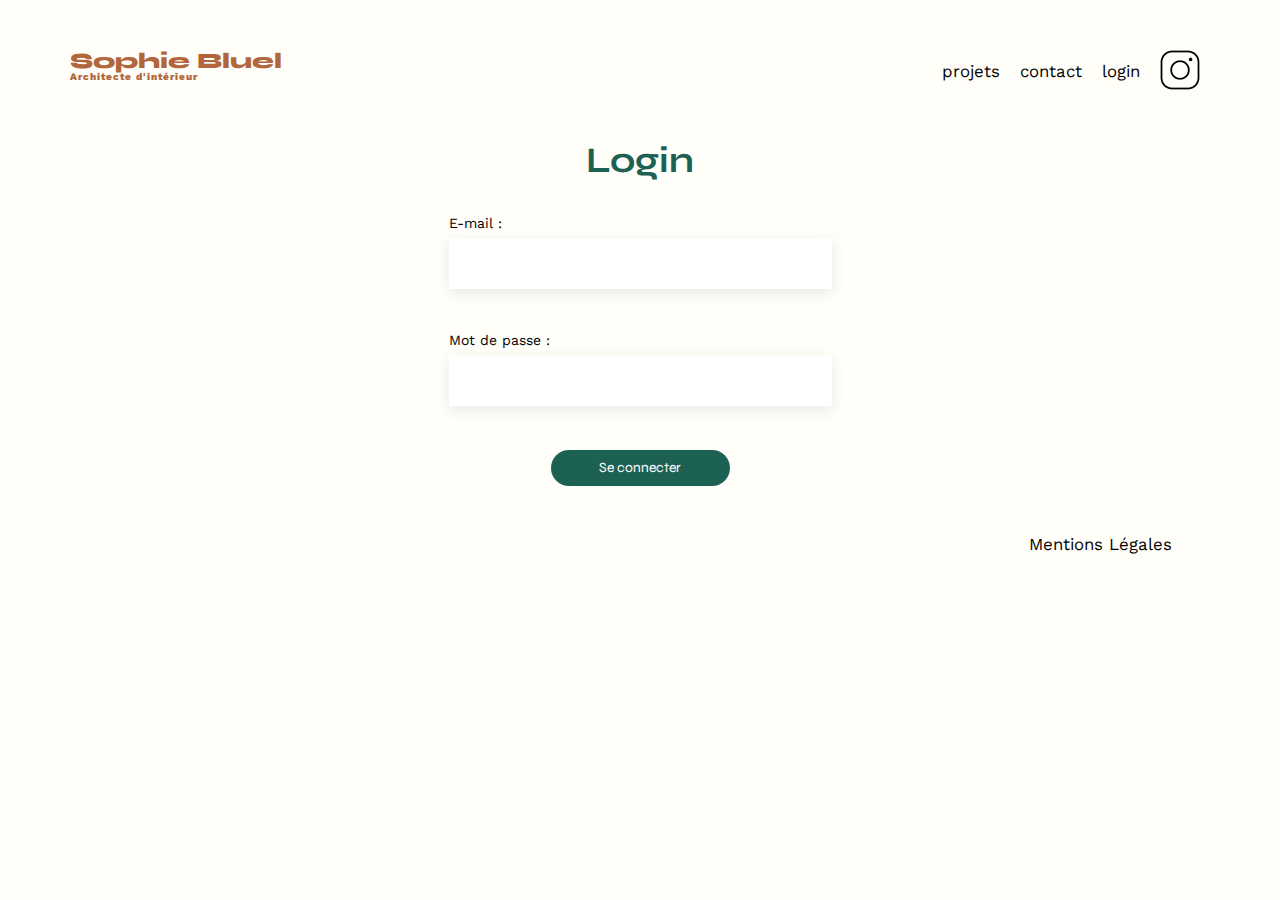
==== FrontEnd/login.html @ 5b2b0a66 "page connexion + avance bouton" ====
<!DOCTYPE html>
<html lang="fr">
<head>
	<meta charset="UTF-8">
	<title>Sophie Bluel - Architecte d'intérieur</title>
	<meta name="viewport" content="width=device-width, initial-scale=1.0">
	<link rel="preconnect" href="https://fonts.googleapis.com">
	<link rel="preconnect" href="https://fonts.gstatic.com" crossorigin>
	<link href="https://fonts.googleapis.com/css2?family=Syne:wght@700;800&family=Work+Sans&display=swap" rel="stylesheet">
	<meta name="description" content="">
	<link rel="stylesheet" href="./assets/style.css">
	
</head>
<body>
	<header>
		<h1>Sophie Bluel <span>Architecte d'intérieur</span></h1>
		<nav>
			<ul>
				<li>projets</li>
				<li>contact</li>
				<li>login</li>
				<li><img src="./assets/icons/instagram.png" alt="Instagram"></li>
			</ul>
		</nav>
	</header>
	<main>
		<section class="form_placement">
            <h2 class="login_text">Login</h2>
            <form class="form" action="process-login" method="POST">
                <label class="form_text" for="email">E-mail :</label>
                <input class="formulaire" type="email" id="email" name="email" required><br>
                <label class="form_text" for="password">Mot de passe :</label>
                <input class="formulaire" type="password" id="password" name="password" required><br>
            </form>
            <a class="bouton_se-connecter" href="">Se connecter</a>
        </section>
		
	</main>

	<footer>
		<nav>
			<ul>
				<li>Mentions Légales</li>
			</ul>
		</nav>
	</footer>
	<script src="./assets/script.js"></script>
</body>
</html>
---- FrontEnd/assets/style.css ----
/* http://meyerweb.com/eric/tools/css/reset/
   v2.0 | 20110126
   License: none (public domain)
*/

html, body, div, span, applet, object, iframe,
h1, h2, h3, h4, h5, h6, p, blockquote, pre,
a, abbr, acronym, address, big, cite, code,
del, dfn, em, img, ins, kbd, q, s, samp,
small, strike, strong, sub, sup, tt, var,
b, u, i, center,
dl, dt, dd, ol, ul, li,
fieldset, form, label, legend,
table, caption, tbody, tfoot, thead, tr, th, td,
article, aside, canvas, details, embed,
figure, figcaption, footer, header, hgroup,
menu, nav, output, ruby, section, summary,
time, mark, audio, video {
	margin: 0;
	padding: 0;
	border: 0;
	font-size: 100%;
	font: inherit;
	vertical-align: baseline;
}
/* HTML5 display-role reset for older browsers */
article, aside, details, figcaption, figure,
footer, header, hgroup, menu, nav, section {
	display: block;
}
body {
	line-height: 1;
	background: #FFFEF8;
}
ol, ul {
	list-style: none;
}
blockquote, q {
	quotes: none;
}
blockquote:before, blockquote:after,
q:before, q:after {
	content: '';
	content: none;
}
table {
	border-collapse: collapse;
	border-spacing: 0;
}
/** end reset css**/
body {
	max-width: 1140px;
	margin:auto;
	font-family: 'Work Sans' ;
	font-size: 14px;
}
header {
	display: flex;
	justify-content: space-between;
	margin: 50px 0
}
section {
	margin: 50px 0
}

h1{
	display: flex;
	flex-direction: column;
	font-family: 'Syne';
	font-size: 22px;
	font-weight: 800;
	color: #B1663C
}

h1 > span {
	font-family: 'Work Sans';
	font-size:10px;
	letter-spacing: 0.1em;
;
}

h2{
	font-family: 'Syne';
	font-weight: 700;
	font-size: 30px;
	color: #1D6154
}
nav ul {
	display: flex;
	align-items: center;
	list-style-type: none;

}
nav li {
	padding: 0 10px;
	font-size: 1.2em;
}

li:hover {
	color: #B1663C;
}
#introduction {
	display: flex;
	align-items: center;
}
#introduction figure {
	flex: 1
}
#introduction img {
	display: block;
	margin: auto;
	width: 80%;
}

#introduction article {
	flex: 1
}
#introduction h2 {
	margin-bottom: 1em;
}

#introduction p {
	margin-bottom: 0.5em;
}
#portfolio h2 {
	text-align: center;
	margin-bottom: 1em;
}
.gallery {
	width: 100%;
	display: grid;
	grid-template-columns: 1fr 1fr 1fr;
	grid-column-gap: 20px;
	grid-row-gap: 20px;
}

.gallery img {
	width: 100%;

}
#contact {
	width: 50%;
margin: auto;
}
#contact > * {
	text-align: center;

}
#contact h2{
	margin-bottom: 20px;
}
#contact form {
	text-align: left;
	margin-top:30px;
	display: flex;
	flex-direction: column;
}

#contact input {
	height: 50px;
	font-size: 1.2em;
	border: none;
	box-shadow: 0px 4px 14px rgba(0, 0, 0, 0.09);
}
#contact label {
	margin: 2em 0 1em 0;
}
#contact textarea {
	border: none;
	box-shadow: 0px 4px 14px rgba(0, 0, 0, 0.09);
}

input[type="submit"]{
	font-family: 'Syne';
	font-weight: 700;
	color: white;
	background-color: #1D6154;
	margin : 2em auto ;
	width: 180px;
	text-align: center;
	border-radius: 60px ;
}

footer nav ul {
	display: flex;
	justify-content: flex-end;
	margin: 2em
}

/***catégorie***/

.category__placement{
	display: flex;
	padding-top: 21px;
	padding-bottom: 51px;
    gap: 10px;
	margin: auto;
	width: 585px;
}

.category__button{
	padding: 9px 10px;
	height: 37px;
	border-radius: 60px;
	border: 1px solid #1D6154;
	background: none;
	font-size: 16px;
	font-weight: 700;
	font-family: 'Syne';
	color: #1D6154;
	width: 100%;
	text-overflow: ellipsis;
	white-space: nowrap;
	cursor: pointer;
}
.category__button.active{
	background: #1D6154;
	color: white;
}

/***** Login *****/
.login_text{
	font-size: 36px;
	margin-bottom: 7px;
}

.form_placement{
	display: flex;
	flex-direction: column;
	align-items: center;
}
.form{
	display: flex;
    flex-direction: column;
    height: 100%;
}
.form_text{
	margin-top: 30px;
}

.formulaire{
	border: none;
	height: 49px;
	width: 379px;
	margin-top: 8px;
	box-shadow: 0px 4px 14px rgba(0, 0, 0, 0.09);
}

.bouton_se-connecter{
	display: flex;
	margin-top: 30px;
    text-decoration: none;
    font-family: 'Syne';
    color: white;
    background: #1D6154;
    height: 36px;
    width: 179px;
    align-items: center;
    justify-content: center;
    border-radius: 60px;
}
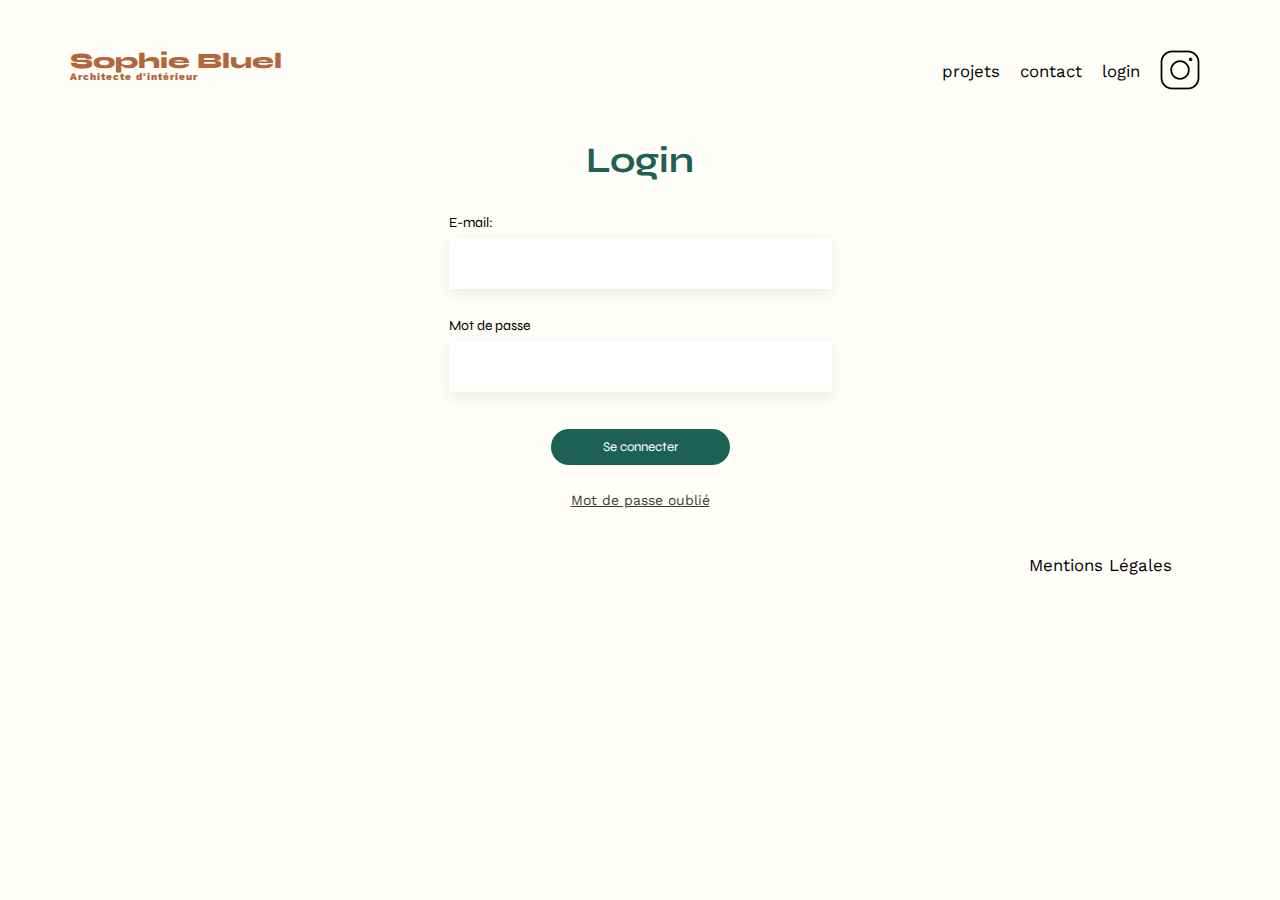
==== commit 2d7f0e5a: "page login non fonctionnelle" ====
--- a/FrontEnd/login.html
+++ b/FrontEnd/login.html
@@ -26,13 +26,18 @@
 	<main>
 		<section class="form_placement">
             <h2 class="login_text">Login</h2>
-            <form class="form" action="process-login" method="POST">
-                <label class="form_text" for="email">E-mail :</label>
-                <input class="formulaire" type="email" id="email" name="email" required><br>
-                <label class="form_text" for="password">Mot de passe :</label>
-                <input class="formulaire" type="password" id="password" name="password" required><br>
-            </form>
-            <a class="bouton_se-connecter" href="">Se connecter</a>
+            <form class="formulaire" action="/login" method="post">
+				<div class="form">
+				  <label for="email">E-mail:</label>
+				  <input type="text" id="email" name="email" required>
+				</div>
+				<div class="form">
+				  <label for="password">Mot de passe</label>
+				  <input type="password" id="password" name="password" required>
+				</div>
+				<button class="bouton_se-connecter" type="submit">Se connecter</button>
+			</form>
+			<a class="mdp" href="#">Mot de passe oublié</a>
         </section>
 		
 	</main>
@@ -44,6 +49,6 @@
 			</ul>
 		</nav>
 	</footer>
-	<script src="./assets/script.js"></script>
+	<script src="./assets/js/login.js"></script>
 </body>
 </html>
--- a/FrontEnd/assets/style.css
+++ b/FrontEnd/assets/style.css
@@ -89,13 +89,15 @@
 	display: flex;
 	align-items: center;
 	list-style-type: none;
-
 }
 nav li {
 	padding: 0 10px;
 	font-size: 1.2em;
 }
-
+nav a{
+	text-decoration: none;
+	color: black;
+}
 li:hover {
 	color: #B1663C;
 }
@@ -221,7 +223,7 @@
 /***** Login *****/
 .login_text{
 	font-size: 36px;
-	margin-bottom: 7px;
+	margin-bottom: 37px;
 }
 
 .form_placement{
@@ -229,16 +231,23 @@
 	flex-direction: column;
 	align-items: center;
 }
+.formulaire{
+	display: flex;
+    flex-direction: column;
+    align-items: center;
+	gap: 30px;
+}
+
 .form{
 	display: flex;
     flex-direction: column;
-    height: 100%;
+    font-family: 'Syne';
 }
 .form_text{
 	margin-top: 30px;
 }
 
-.formulaire{
+#email, #password{
 	border: none;
 	height: 49px;
 	width: 379px;
@@ -248,7 +257,7 @@
 
 .bouton_se-connecter{
 	display: flex;
-	margin-top: 30px;
+	margin-top: 7px;
     text-decoration: none;
     font-family: 'Syne';
     color: white;
@@ -258,4 +267,9 @@
     align-items: center;
     justify-content: center;
     border-radius: 60px;
+	border: none;
+}
+.mdp{
+	color: #3D3D3D;
+	margin-top: 28px;
 }